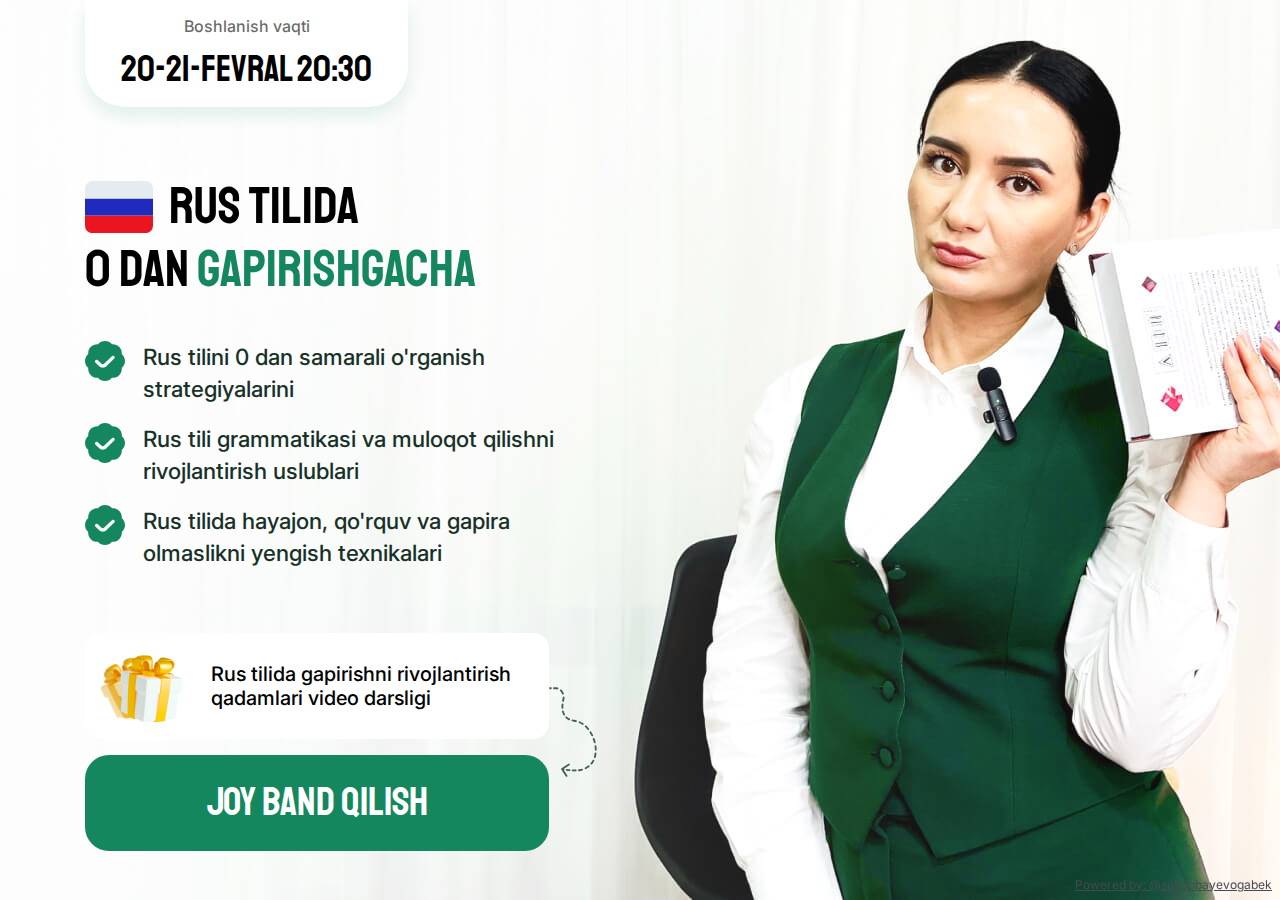
==== index.html @ 0f4f01ff "initial commit" ====
<!doctype html>
<html lang="en">
<head>
    <meta charset="UTF-8">
    <meta name="viewport"
          content="width=device-width, user-scalable=no, initial-scale=1.0, maximum-scale=1.0, minimum-scale=1.0">
    <meta http-equiv="X-UA-Compatible" content="ie=edge">
    <title>Vebinar - Zarina Ismoilovna</title>
    <link rel="preconnect" href="https://fonts.googleapis.com">
    <link rel="preconnect" href="https://fonts.gstatic.com" crossorigin>
    <link href="https://fonts.googleapis.com/css2?family=Inter:wght@100..900&family=Staatliches&display=swap" rel="stylesheet">
    <link rel="stylesheet" href="css/normalize.css">
    <link rel="stylesheet" href="css/styles.css">
</head>
<body>

<div class="webinar">
    <div class="webinar-header">
        <div class="container">
            <div class="header-wrapper">
                <div class="webinar-date">
                    <div class="webinar-date-title">Boshlanish vaqti</div>
                    <div class="webinar-date-date">
                        20-21-fevral 20:30
                    </div>
                </div>
            </div>
        </div>
    </div>

    <div class="webinar-main">
        <div class="container">
            <div class="webinar-main-content">

                <div class="webinar-main-info">
                    <h2 class="webinar-main-title">
                        <span class="webinar-main-title-top">
                            <svg viewBox="0 0 73 56" fill="none" xmlns="http://www.w3.org/2000/svg">
                                <g clip-path="url(#clip0_119_64)">
                                    <path d="M74 0H0V19H74V0Z" fill="#E4ECEF"/>
                                    <path d="M74 37H0V56H74V37Z" fill="#EA1521"/>
                                    <path d="M74 19H0V37H74V19Z" fill="#202BBD"/>
                                </g>
                                <defs>
                                    <clipPath id="clip0_119_64">
                                        <rect width="73" height="56" rx="8" fill="white"/>
                                    </clipPath>
                                </defs>
                            </svg>

                            <span>RUS TILIDA</span>
                        </span>

                        <span class="webinar-main-title-bottom">0 DAN <strong>GAPIRISHGACHA</strong></span>
                    </h2>

                    <div class="desktop-elements">
                        <ul class="webinar-main-ul">
                            <li class="webinar-main-li">
                                <div class="webinar-main-disc">
                                    <img src="img/check.svg" alt="check icon">
                                </div>

                                <p class="webinar-main-text">Rus tilini 0 dan samarali o'rganish strategiyalarini</p>
                            </li>
                            <li class="webinar-main-li">
                                <div class="webinar-main-disc">
                                    <img src="img/check.svg" alt="check icon">
                                </div>

                                <p class="webinar-main-text">Rus tili grammatikasi va muloqot qilishni rivojlantirish uslublari</p>
                            </li>
                            <li class="webinar-main-li">
                                <div class="webinar-main-disc">
                                    <img src="img/check.svg" alt="check icon">
                                </div>

                                <p class="webinar-main-text">Rus tilida hayajon, qo'rquv va gapira olmaslikni yengish texnikalari</p>
                            </li>
                        </ul>

                        <div class="webinar-main-bottom">
                            <div class="webinar-main-gift">
                                <img src="img/gift.png" alt="Gift svg">
                                <span>Rus tilida gapirishni rivojlantirish qadamlari video darsligi</span>
                            </div>

                            <button class="webinar-main-button">JOY BAND QILISH</button>

                            <img class="webinar-main-bottom-direction" src="img/direction.svg" alt="">
                        </div>
                    </div>
                </div>
            </div>
        </div>

        <div class="mobile-mentor">
            <img class="mobile-mentor-img" src="img/mentor@1x.jpg" srcset="img/mentor@1x.jpg 1x, img/mentor@2x.jpg 2x" alt="Mentor image">

            <div class="mobile-mentor-inner">
                <div class="webinar-main-bottom">
                    <button class="webinar-main-button">JOY BAND QILISH</button>
                    <div class="webinar-main-gift">
                        <img src="img/gift.png" alt="Gift svg">
                        <span>Rus tilida gapirishni rivojlantirish qadamlari video darsligi</span>
                    </div>
                </div>
                <ul class="webinar-main-ul">
                    <li class="webinar-main-li">
                        <div class="webinar-main-disc">
                            <img src="img/check.svg" alt="check icon">
                        </div>

                        <p class="webinar-main-text">Rus tilini 0 dan samarali o'rganish strategiyalarini</p>
                    </li>
                    <li class="webinar-main-li">
                        <div class="webinar-main-disc">
                            <img src="img/check.svg" alt="check icon">
                        </div>

                        <p class="webinar-main-text">Rus tili gramatikasi va muloqot qilishni rivojlantirish uslublari</p>
                    </li>
                    <li class="webinar-main-li">
                        <div class="webinar-main-disc">
                            <img src="img/check.svg" alt="check icon">
                        </div>

                        <p class="webinar-main-text">Rus tilida qisqa vaqtda so'z yodlamasdan natijaga chiqish uslublari</p>
                    </li>
                </ul>
            </div>

        </div>
    </div>
</div>

<div class="modal-backdrop" data-modal-close>
    <form class="modal-content form">
        <h2 class="form-heading">Ro'yxatdan <span>o'tish</span></h2>

        <div class="form-alert"></div>

        <label class="form-label">
            <span>Ism (majburiy)</span>
            <input id="name" type="text" placeholder="Ismingizni kiriting" name="name">
        </label>

        <label class="form-label">
            <span>Telefon raqami (majburiy)</span>
            <input id="phone" type="tel" value="+998" name="phone">
        </label>

        <button class="form-button" type="submit">
            YUBORISH
        </button>

        <img data-modal-close class="form-close" src="img/x.svg" alt="close icon">
    </form>
</div>

<a class="powered-by" href="https://t.me/sultonbayevogabek" target="_blank">
    Powered by: @sultonbayevogabek
</a>

<script defer src="js/script.js"></script>
<script defer src="js/mask.js"></script>

<!-- Meta Pixel Code -->
<script>
    !function(f,b,e,v,n,t,s)
    {if(f.fbq)return;n=f.fbq=function(){n.callMethod?
        n.callMethod.apply(n,arguments):n.queue.push(arguments)};
        if(!f._fbq)f._fbq=n;n.push=n;n.loaded=!0;n.version='2.0';
        n.queue=[];t=b.createElement(e);t.async=!0;
        t.src=v;s=b.getElementsByTagName(e)[0];
        s.parentNode.insertBefore(t,s)}(window, document,'script',
        'https://connect.facebook.net/en_US/fbevents.js');
    fbq('init', '1344583496945706');
    fbq('track', 'PageView');
</script>
<noscript><img height="1" width="1" style="display:none"
               src="https://www.facebook.com/tr?id=1344583496945706&ev=PageView&noscript=1"
/></noscript>
<!-- End Meta Pixel Code -->

</body>
</html>
---- css/styles.css ----
html {
    box-sizing: border-box;
    font-size: 16px;
    line-height: 1.2;
}

html * {
    -webkit-font-smoothing: antialiased;
    -moz-osx-font-smoothing: grayscale;
}

*, *::after, *::before {
    box-sizing: inherit;
}

img {
    display: block;
    max-width: 100%;
}

h1, h2, p {
    margin: 0;
}

button, button:focus, input, input:focus {
    display: block;
    width: 100%;
    outline: none;
    border: none;
    cursor: pointer;
}

button:hover,
button:focus {
    opacity: 0.9;
    outline: 0;
}

body {
    background-image: url("../img/bg@1x.jpg");
    background-repeat: no-repeat;
    background-position: center;
    background-size: cover;
    background-attachment: fixed;
}

@media only screen and (-webkit-min-device-pixel-ratio: 2), only screen and (   min--moz-device-pixel-ratio: 2), only screen and (     -o-min-device-pixel-ratio: 2/1), only screen and (        min-device-pixel-ratio: 2), only screen and (                min-resolution: 192dpi), only screen and (                min-resolution: 2dppx) {
    body {
        background-image: url("../img/bg@2x.jpg");
    }
}

.container {
    width: 100%;
    padding-right: 15px;
    padding-left: 15px;
    margin-right: auto;
    margin-left: auto;
}

.webinar {
    display: flex;
    flex-direction: column;
    height: 100vh;
    min-height: 100vh;
}

.header-wrapper {
    display: flex;
    align-items: center;
    flex-wrap: wrap;
}

.webinar-date {
    display: flex;
    flex-direction: column;
    align-items: center;
    gap: 0.75rem;
    width: max-content;
    padding: 1rem 2.25rem;
    border-radius: 0 0 2.5rem 2.5rem;
    background: #FFFFFF;
    box-shadow: 0 9px 18px 0 #DFEFE9;
}

.webinar-date-title {
    font-family: 'Inter', sans-serif;
    font-size: 1rem;
    font-weight: 500;
    line-height: 20px;
    color: rgba(0, 0, 0, 0.6);
}

.webinar-date-date {
    font-family: "Staatliches", sans-serif;
    font-size: 2.25rem;
    font-weight: 400;
    color: #000000;
}

.purple {
    color: #D697FD;
}

.webinar-mentor h2 {
    font-size: 1.5rem;
    font-weight: 500;
}

.webinar-mentor span {
    color: #D697FD;
}

.webinar-mentor p {
    font-size: 1.125rem;
    color: rgba(255, 255, 255, 0.6);
}

.webinar-main {
    position: relative;
    flex-grow: 1;
    padding-top: 1.5rem;
    padding-bottom: 1.5rem;
}

.webinar-main-mentor img {
    width: 60%;
    margin: 0 auto;
}

.webinar-main .container {
    height: 100%;
    display: flex;
    align-items: center;
}

.webinar-main-content {
    width: 55%;
}

.webinar-main-heading-telegram {
    font-size: 2.5rem;
}

.webinar-main-info {
    width: 32rem;
    padding-top: 1.25rem;
}

.webinar-main-info--telegram {
    width: 32rem;
    padding-top: 1rem;
}

.webinar-main-title {
    font-family: "Staatliches", sans-serif;
    font-size: 3.25rem;
    font-weight: 400;
    color: #000000;
}

.webinar-main-title-bottom strong {
    font-weight: 400;
    color: #14875E;
}

.webinar-main-title-top {
    display: flex;
    align-items: center;
    gap: 1rem;
}

.webinar-main-title-top svg {
    width: 4.25rem;
}

.webinar-main-title--telegram {
    padding-top: 1rem;
    font-family: "Staatliches", sans-serif;
    font-size: 3.25rem;
    font-weight: 400;
    color: #000000;
    text-transform: uppercase;
    text-align: center;
}

.webinar-main-title--telegram strong {
    font-weight: 400;
    color: #14875E;
}

.webinar-main-ul {
    margin: 0 0 4rem;
    padding: 2.5rem 0 0;
    list-style-type: none;
}

.webinar-main-li {
    display: flex;
    align-items: start;
    margin-bottom: 1.125rem;
}

.webinar-main-disc {
    display: grid;
    place-items: center;
    flex-shrink: 0;
    width: 2.5rem;
    height: 2.5rem;
    margin-right: 1.125rem;
    border-radius: 50%;
}

.webinar-main-disc img {
    width: 100%;
}

.webinar-main-text {
    font-family: "Inter", sans-serif;
    font-size: 1.4rem;
    font-weight: 500;
    line-height: 2rem;
    color: #183128;
}

.webinar-main-bottom {
    position: relative;
    display: flex;
    flex-direction: column;
    gap: 1rem;
    padding-right: 3rem;
}

.webinar-main-gift {
    display: flex;
    align-items: center;
    background: #FFFFFF;
    border-radius: 1rem;
    padding: 0.5rem;
    font-family: "Inter", sans-serif;
    font-size: 1.25rem;
    font-weight: 500;
}

.webinar-main-bottom-direction {
    position: absolute;
    right: 0;
    top: 25%;
    width: 3rem;
}

.webinar-main-hint strong {
    color: #FF5D5D;
}

.webinar-main-button {
    position: relative;
    height: 6rem;
    border-radius: 1.5rem;
    background: #14875E;
    color: #FFFFFF;
    transition: all 0.1s ease;
    font-family: "Staatliches", sans-serif !important;
    font-size: 2.5rem;
    line-height: 35px;
}

.webinar-telegram-button {
    display: flex;
    align-items: center;
    justify-content: center;
    margin-top: 2rem;
    height: 6rem;
    border-radius: 2.5rem;
    background: #24A1DE;
    font-family: "Staatliches", sans-serif !important;
    font-size: 2.5rem;
    color: #FFFFFF;
    font-weight: 500;
    transition: all 0.1s ease;
    cursor: pointer;
    text-decoration: none;
    -webkit-animation-delay: 0s;
    -moz-animation-delay: 0s;
    animation-delay: 0s;
    -webkit-animation-duration: 2s;
    -moz-animation-duration: 2s;
    animation-duration: 2s;
    -webkit-animation-iteration-count: infinite;
    -moz-animation-iteration-count: infinite;
    animation-iteration-count: infinite;
    animation-name: shake-it;
}

@keyframes shake-it {
    from, to {
        transform: translateX(0px);
    }
    10%, 30%, 50%, 70%, 90% {
        transform: translateX(10px);
    }
    20%, 40%, 60%, 80% {
        transform: translateX(-10px);
    }
}

.webinar-telegram-button img {
    width: 2rem;
    margin-right: 0.75rem;
}

.webinar-main-mentor {
    display: none;
    padding-top: 2rem;
}

.webinar-main-mentor img {
    width: 60%;
    margin: 0 auto;
}

.form-alert {
    display: none;
    margin-bottom: 1rem;
    padding: 1.5rem 0;
    color: #721c24;
    background-color: #f8d7da;
    border-color: #f5c6cb;
    border-radius: 16px;
    text-align: center;
    font-family: "Inter", sans-serif;
}

.form-alert.open {
    display: block;
}

.modal-backdrop {
    position: fixed;
    top: 0;
    right: 0;
    bottom: 0;
    left: 0;
    overflow: auto;
    z-index: 2;
    display: none;
    place-items: center;
    padding: 20px;
    background-color: rgba(0, 0, 0, 0.50);
}

.modal-backdrop--open {
    display: grid;
}

.modal-content {
    position: relative;
    width: 100%;
    max-width: 32rem;
    padding: 2.5rem;
    background-color: #fff;
    border-radius: 1.125rem;
}

.form-heading {
    font-family: "Staatliches", sans-serif;
    margin-bottom: 0.75rem;
    font-size: 2rem;
    font-weight: 400;
    color: #000000;
    text-transform: uppercase;
}

.form-heading span {
    color: #14875E;
}

.form-text {
    margin-bottom: 1.25rem;
    font-size: 1.125rem;
}

.form-label {
    display: block;
    margin-bottom: 1.5rem;
}

.form-label span {
    display: block;
    margin-bottom: 0.625rem;
    font-family: "Inter", sans-serif;
    font-size: 1.125rem;
}

.form-label input {
    border-radius: 0.75rem;
    border: 1px solid #BED4DA;
    background-color: #F3F7F8;
    font-size: 1.125rem;
    padding: 0 1.125rem;
    height: 3.5rem;
    font-family: "Inter", sans-serif;
}

.form-button {
    height: 4rem;
    border-radius: 0.75rem;
    background: #14875E;
    font-size: 2rem;
    font-family: "Staatliches", sans-serif;
    color: #FFFFFF;
    font-weight: 500;
    transition: all 0.1s ease;
}

.form-button[disabled] {
    background: lightgrey;
    cursor: not-allowed;
}

.form-close {
    position: absolute;
    top: 1rem;
    right: 1rem;
    width: 2rem;
    cursor: pointer;
}

.mobile-mentor {
    display: none;
    padding: 1.5rem 0;
}

.mobile-mentor-img {
    width: 100%;
}

.mobile-mentor-inner {
    padding: 1rem;
}

.mobile-mentor-inner .webinar-main-bottom {
    margin-top: -14rem;
    padding: 0 0.5rem;
}

.mobile-mentor-inner .webinar-main-bottom-direction {
    width: 2.5rem;
    top: 35%;
}

@media (min-width: 576px) {
    .container, .container-sm {
        max-width: 540px;
    }
}

@media (min-width: 768px) {
    .container {
        max-width: 720px;
    }
}

@media (min-width: 992px) {
    .container {
        max-width: 960px;
    }
}

@media (min-width: 1200px) {
    .container {
        max-width: 1140px;
    }
}

@media (min-width: 1440px) {
    .container {
        max-width: 71.25rem;
        padding-left: 0.9375rem;
        padding-right: 0.9375rem;
    }
}

@media (max-width: 1200px) {
    html {
        font-size: 14px;
    }
}

@media (max-width: 1070px) {
    .webinar {
        display: block;
    }

    body {
        background-image: none;
    }

    .desktop-elements {
        display: none;
    }

    .mobile-mentor {
        display: block;
    }

    .webinar-date {
        width: 100%;
        margin-right: 0;
    }

    .webinar-main {
        flex-grow: 0;
        padding-top: 3rem;
        padding-bottom: 0;
    }

    .webinar-main--telegram {
        text-align: center;
    }

    .webinar-main-content {
        width: 100%;
    }

    .webinar-main-info {
        width: 100%;
        padding-top: 0;
    }

    .webinar-main-info--telegram {
        width: 100%;
    }

    .webinar-main-mentor {
        display: block;
    }
}

@media (max-width: 576px) {
    .webinar-main-mentor img {
        width: 100%;
    }

    .webinar-title {
        background-position: 85% -2rem;
    }
}

@media (min-width: 1500px) {
    html {
        font-size: 17px;
    }
}

@media (min-width: 1600px) {
    html {
        font-size: 18px;
    }
}

@media (min-width: 1700px) {
    html {
        font-size: 19px;
    }
}

@media (min-width: 1800px) {
    html {
        font-size: 20px;
    }
}

@media (min-width: 1900px) {
    html {
        font-size: 21px;
    }
}

.powered-by {
    position: fixed;
    bottom: 0.5rem;
    right: 0.5rem;
    font-size: 0.75rem;
    font-family: "Inter", sans-serif;
    color: #46494e;
}
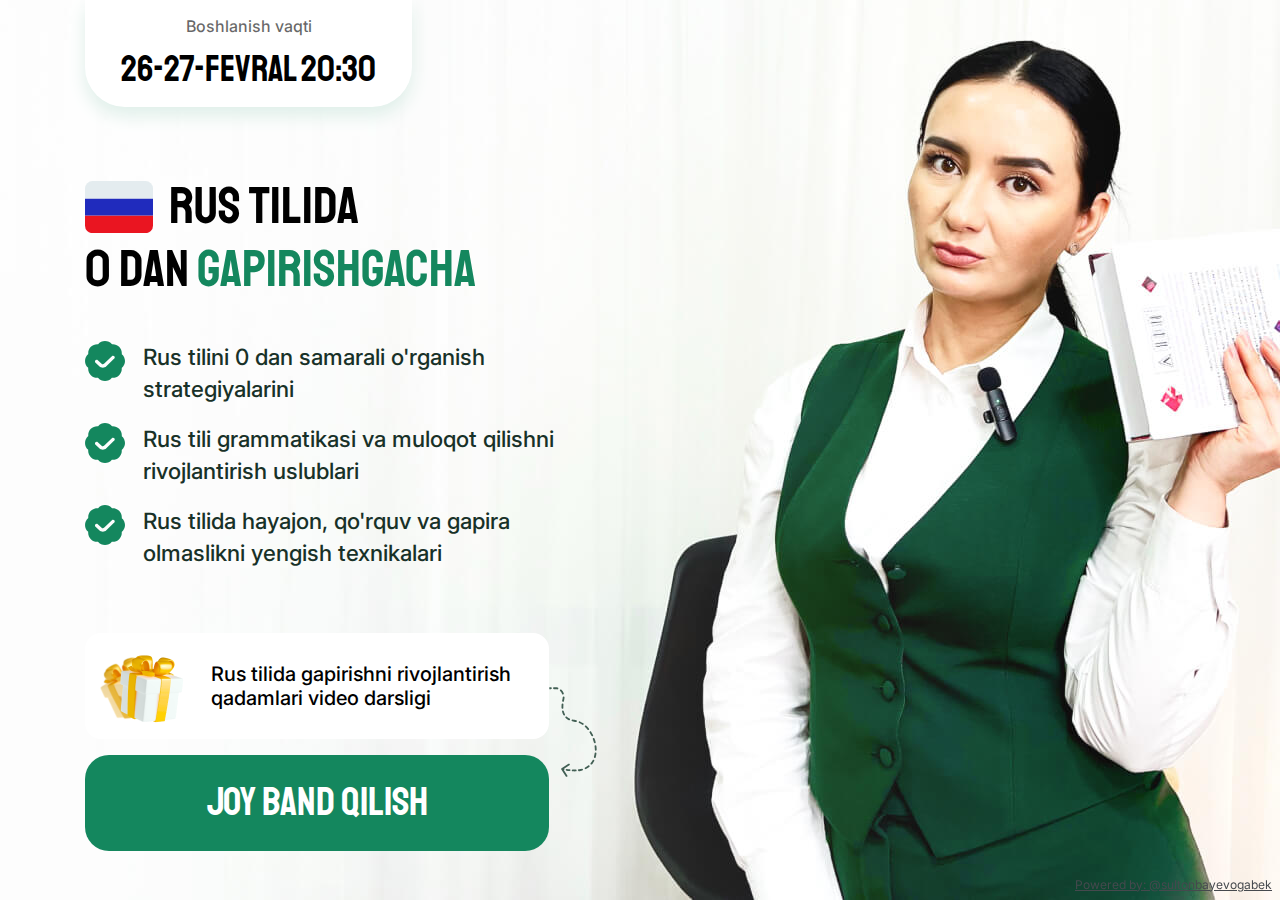
==== commit 2c739479: "initial commit" ====
--- a/index.html
+++ b/index.html
@@ -21,7 +21,7 @@
                 <div class="webinar-date">
                     <div class="webinar-date-title">Boshlanish vaqti</div>
                     <div class="webinar-date-date">
-                        20-21-fevral 20:30
+                        26-27-fevral 20:30
                     </div>
                 </div>
             </div>
